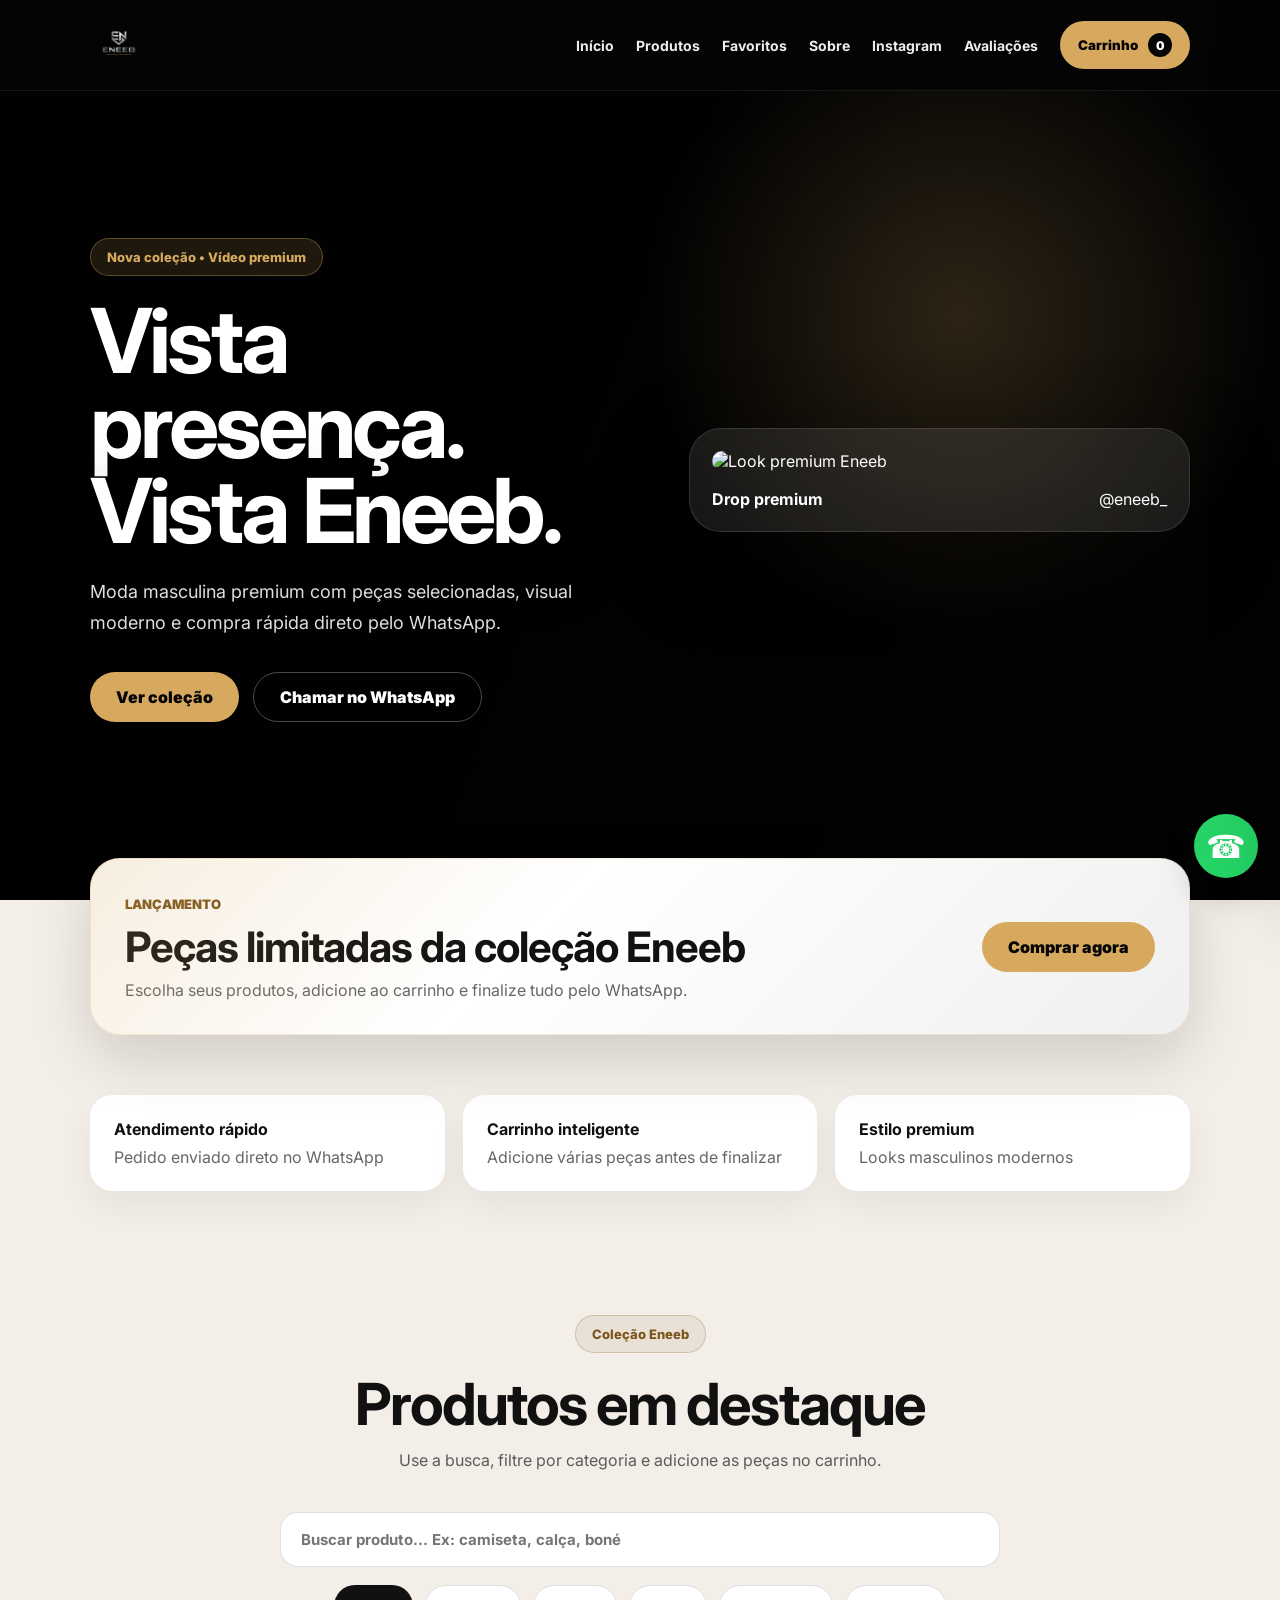
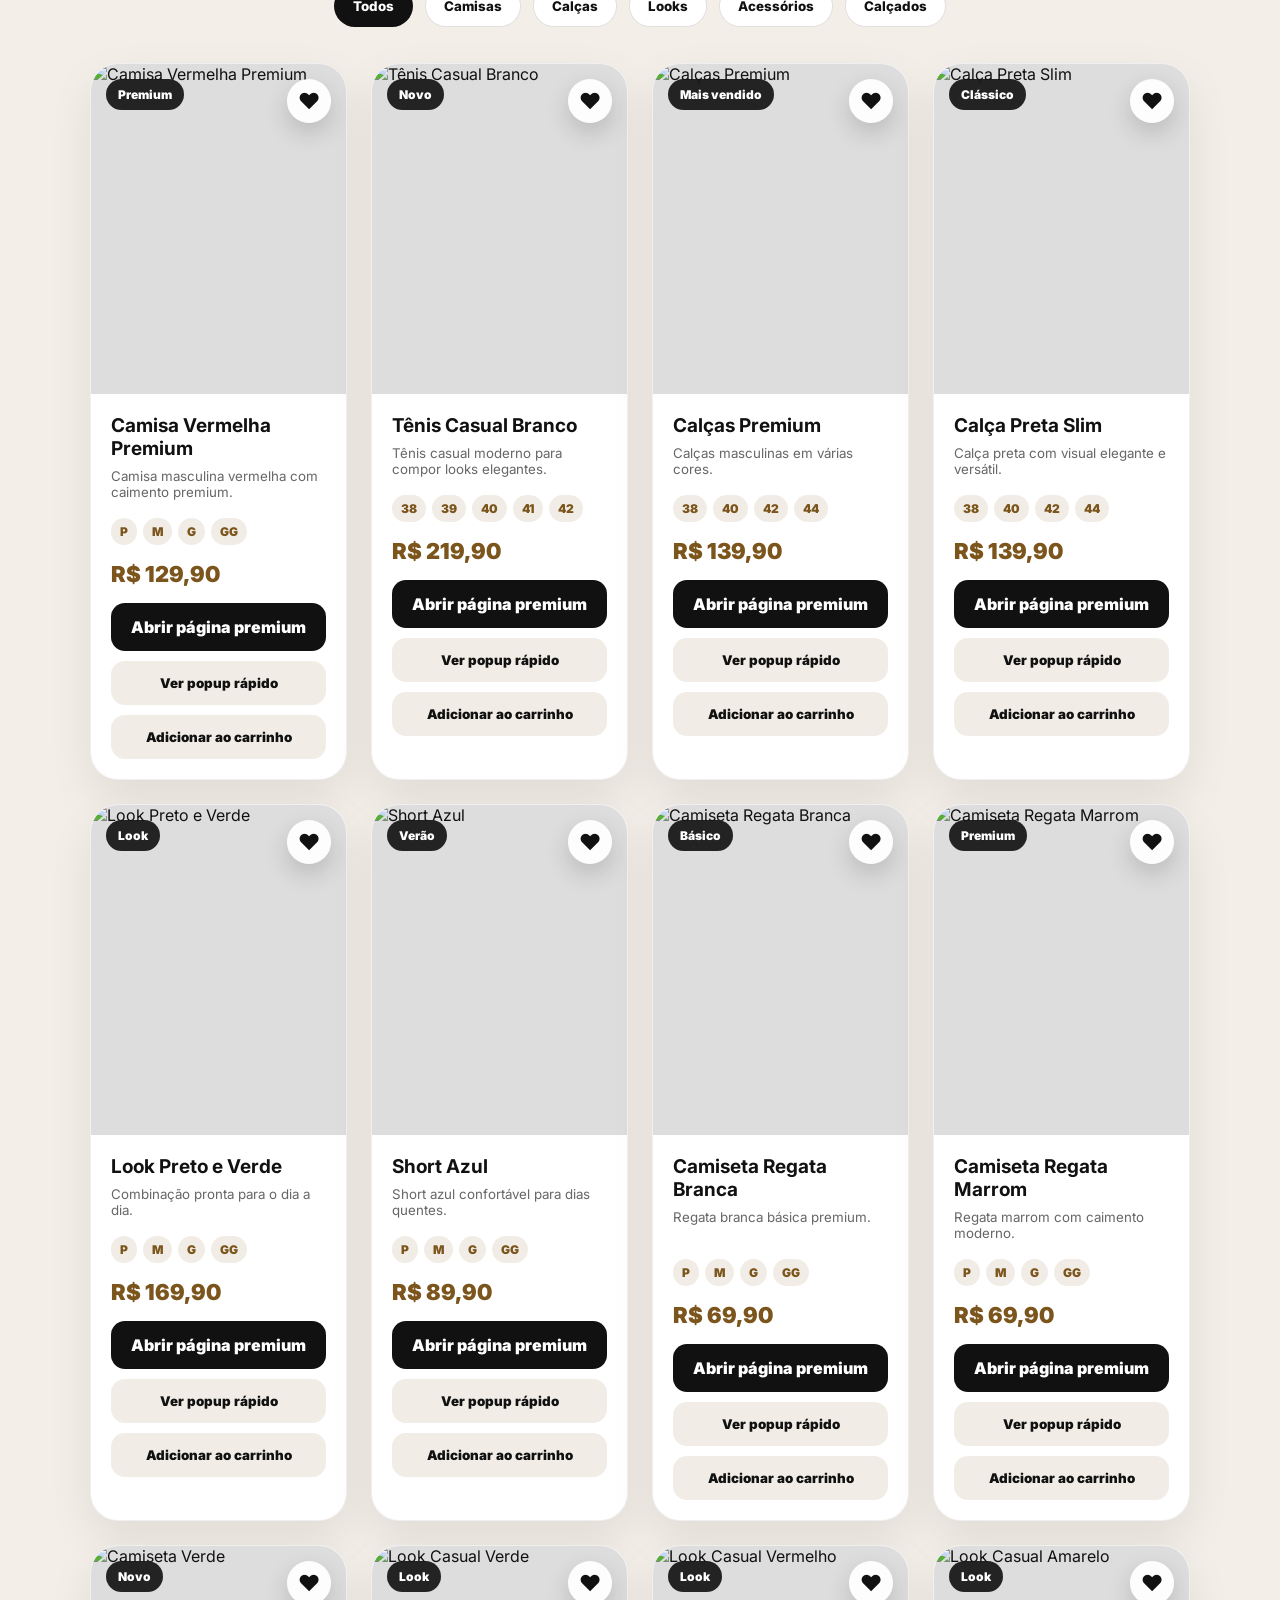
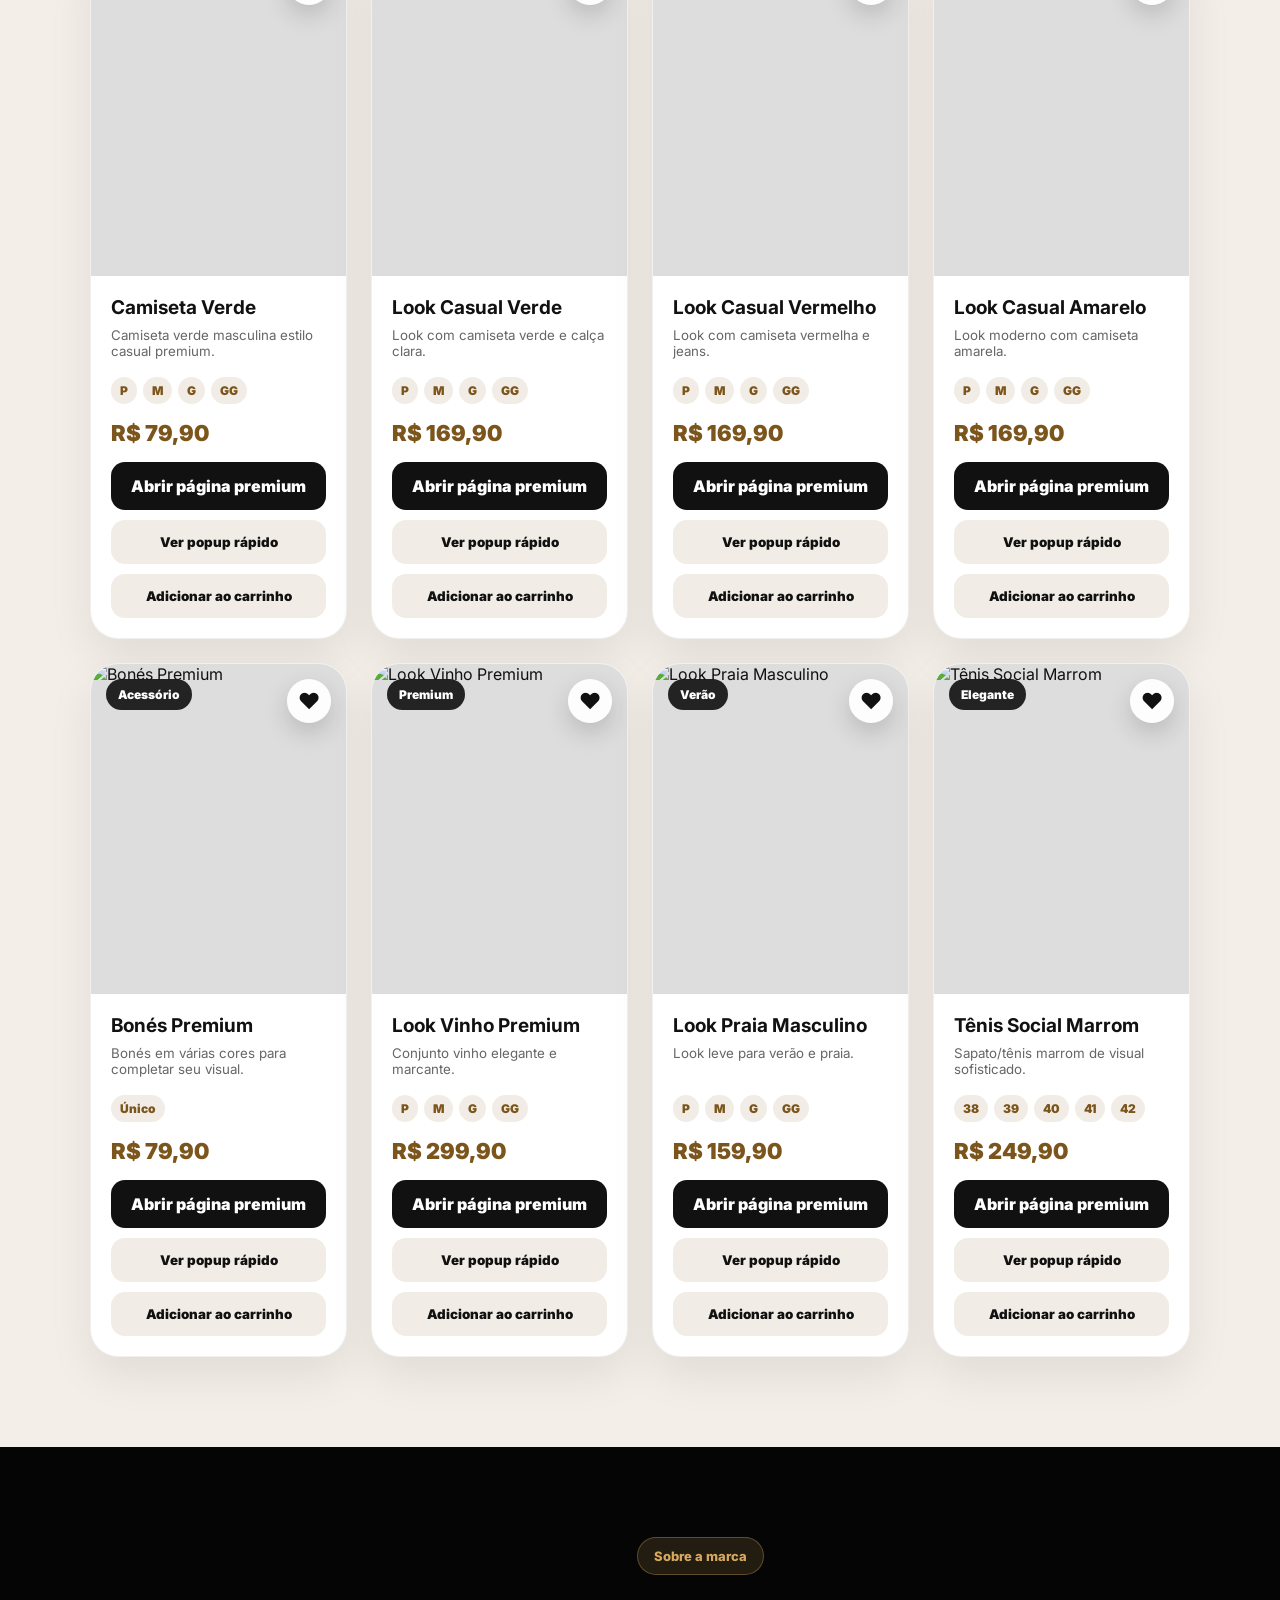
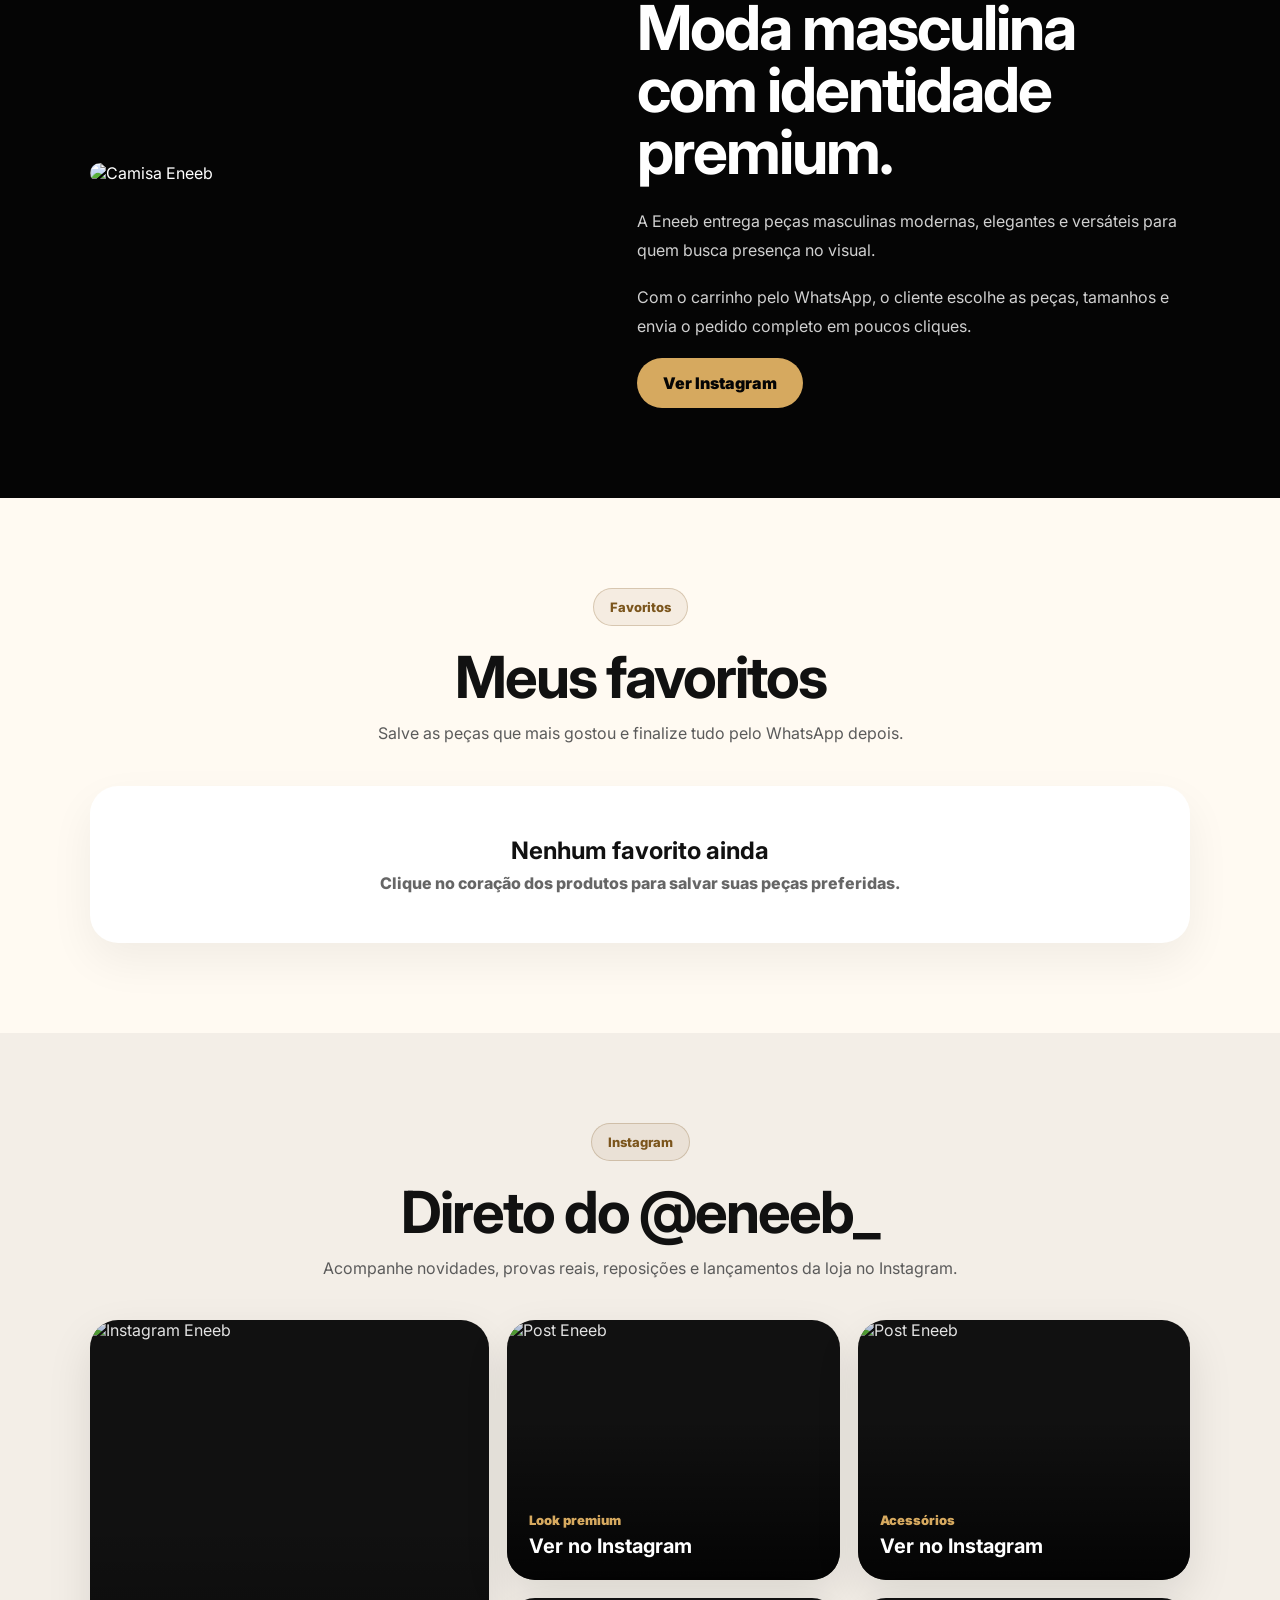
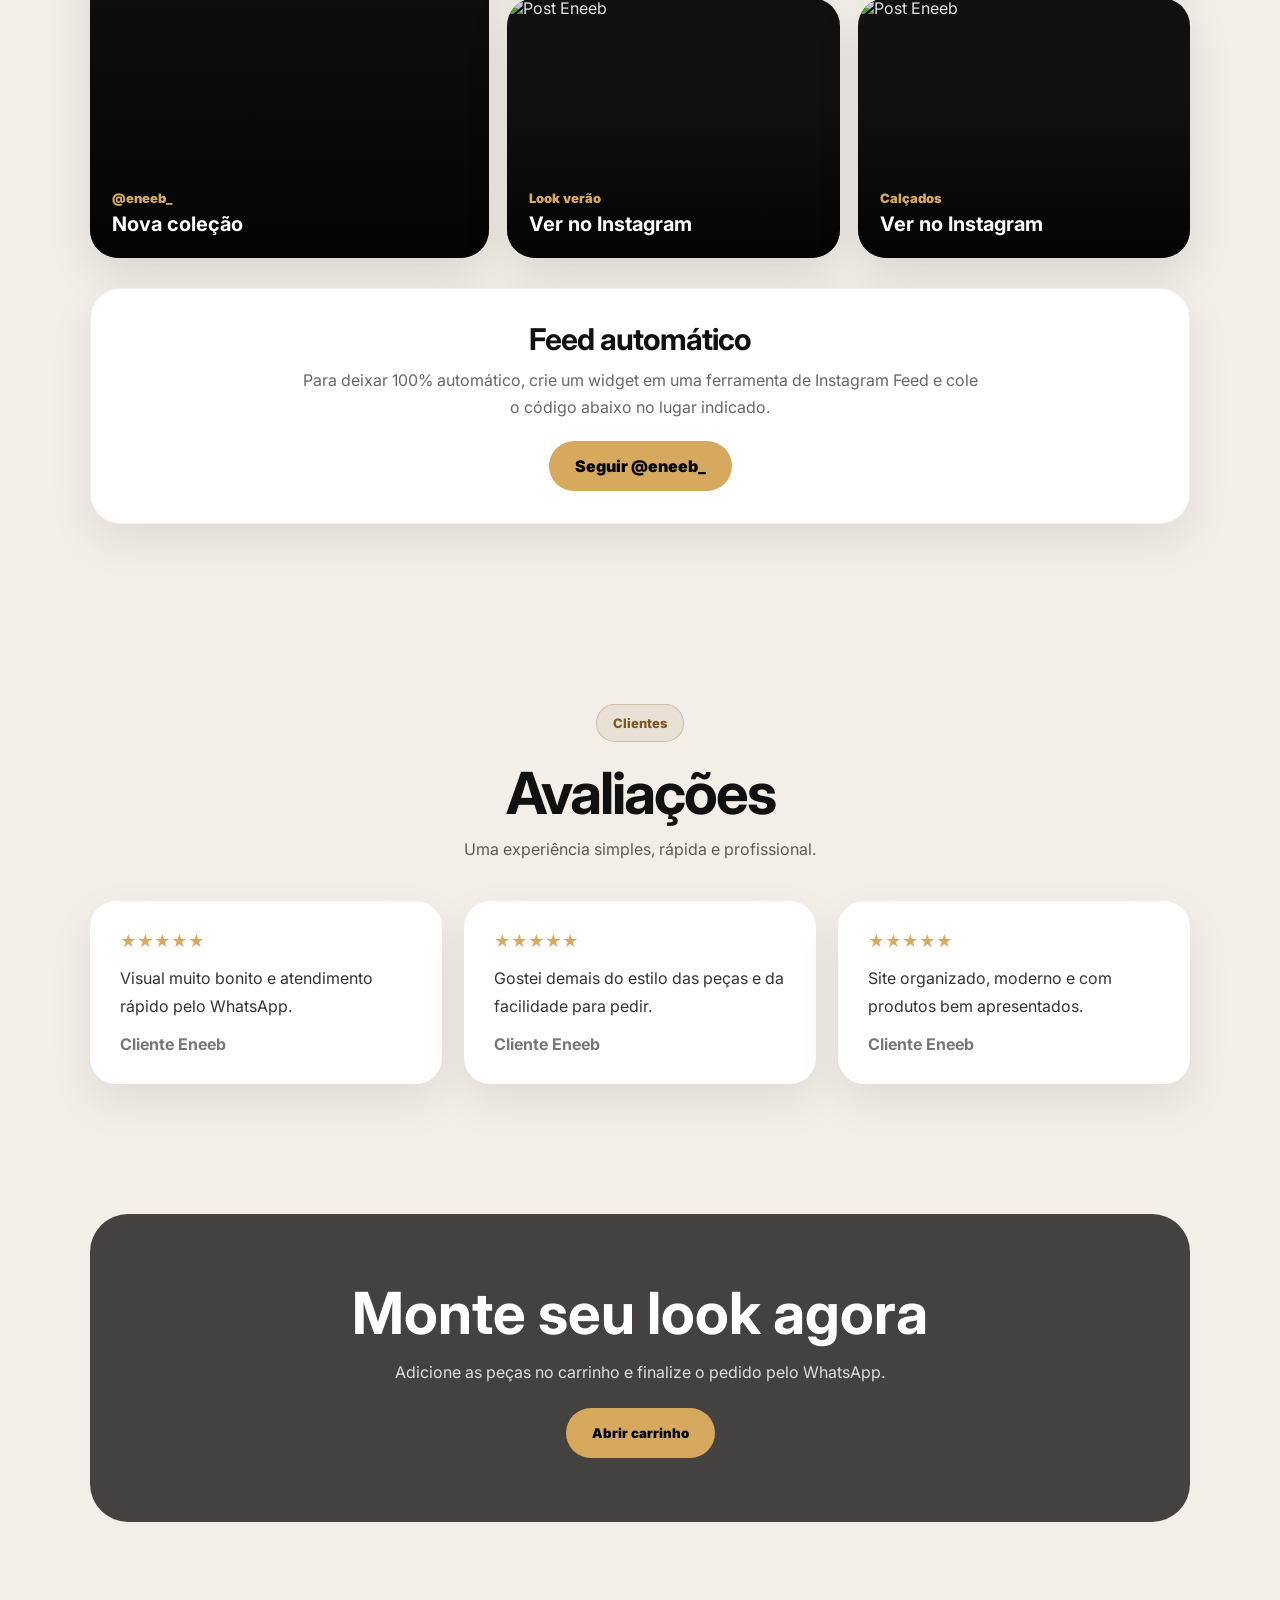
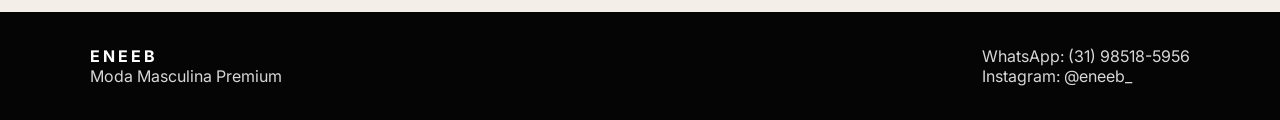
==== index.html @ ca44957f "Add files via upload" ====
<!DOCTYPE html>
<html lang="pt-BR">
<head>
  <meta charset="UTF-8" />
  <meta name="viewport" content="width=device-width, initial-scale=1.0" />

  <title>Eneeb | Moda Masculina Premium</title>

  <link rel="preconnect" href="https://fonts.googleapis.com">
  <link rel="preconnect" href="https://fonts.gstatic.com" crossorigin>
  <link href="https://fonts.googleapis.com/css2?family=Inter:wght@400;500;600;700;800;900&display=swap" rel="stylesheet">

  <link rel="stylesheet" href="style.css" />
</head>
<body>

  <div class="loader" id="loader">
    <div class="loader-logo">ENEEB</div>
  </div>

  <header class="header">
    <a href="#inicio" class="brand">
      <img src="logo.png" alt="Logo Eneeb">
    </a>

    <button class="menu-btn" id="menuBtn">☰</button>

    <nav class="nav" id="nav">
      <a href="#inicio">Início</a>
      <a href="#produtos">Produtos</a>
      <a href="#favoritos">Favoritos</a>
      <a href="#sobre">Sobre</a>
      <a href="#instagram">Instagram</a>
      <a href="#avaliacoes">Avaliações</a>
      <button class="cart-btn" id="openCart">Carrinho <span id="cartCount">0</span></button>
    </nav>
  </header>

  <main>
    <section class="hero video-hero" id="inicio">
      <video class="hero-video" autoplay muted loop playsinline poster="imagens/lookvinho.png">
        <source src="videos/hero-eneeb.mp4" type="video/mp4">
      </video>
      <div class="hero-video-overlay"></div>

      <div class="hero-content reveal">
        <span class="badge">Nova coleção • Vídeo premium</span>
        <h1>Vista presença. Vista Eneeb.</h1>
        <p>Moda masculina premium com peças selecionadas, visual moderno e compra rápida direto pelo WhatsApp.</p>

        <div class="hero-actions">
          <a href="#produtos" class="btn primary">Ver coleção</a>
          <a href="https://wa.me/5531985185956?text=Olá,%20vim%20pelo%20site%20da%20Eneeb%20e%20quero%20ver%20as%20peças." target="_blank" class="btn secondary">Chamar no WhatsApp</a>
        </div>
      </div>

      <div class="hero-card reveal">
        <img src="imagens/lookvinho.png" alt="Look premium Eneeb">
        <div class="hero-card-info">
          <strong>Drop premium</strong>
          <span>@eneeb_</span>
        </div>
      </div>
    </section>

    <section class="promo reveal">
      <div>
        <span>LANÇAMENTO</span>
        <h2>Peças limitadas da coleção Eneeb</h2>
        <p>Escolha seus produtos, adicione ao carrinho e finalize tudo pelo WhatsApp.</p>
      </div>
      <a href="#produtos" class="btn primary">Comprar agora</a>
    </section>

    <section class="features">
      <div class="feature reveal">
        <strong>Atendimento rápido</strong>
        <span>Pedido enviado direto no WhatsApp</span>
      </div>
      <div class="feature reveal">
        <strong>Carrinho inteligente</strong>
        <span>Adicione várias peças antes de finalizar</span>
      </div>
      <div class="feature reveal">
        <strong>Estilo premium</strong>
        <span>Looks masculinos modernos</span>
      </div>
    </section>

    <section class="section" id="produtos">
      <div class="section-head reveal">
        <span class="badge dark">Coleção Eneeb</span>
        <h2>Produtos em destaque</h2>
        <p>Use a busca, filtre por categoria e adicione as peças no carrinho.</p>
      </div>

      <div class="shop-tools reveal">
        <input type="text" id="searchInput" placeholder="Buscar produto... Ex: camiseta, calça, boné">

        <div class="filter-bar">
          <button class="filter active" data-category="todos">Todos</button>
          <button class="filter" data-category="camisas">Camisas</button>
          <button class="filter" data-category="calcas">Calças</button>
          <button class="filter" data-category="looks">Looks</button>
          <button class="filter" data-category="acessorios">Acessórios</button>
          <button class="filter" data-category="calcados">Calçados</button>
        </div>
      </div>

      <div class="products" id="products"></div>
    </section>

    <section class="about" id="sobre">
      <div class="about-img reveal">
        <img src="imagens/camisa-vermelha.png" alt="Camisa Eneeb">
      </div>

      <div class="about-text reveal">
        <span class="badge">Sobre a marca</span>
        <h2>Moda masculina com identidade premium.</h2>
        <p>A Eneeb entrega peças masculinas modernas, elegantes e versáteis para quem busca presença no visual.</p>
        <p>Com o carrinho pelo WhatsApp, o cliente escolhe as peças, tamanhos e envia o pedido completo em poucos cliques.</p>
        <a class="btn primary" href="https://instagram.com/eneeb_" target="_blank">Ver Instagram</a>
      </div>
    </section>



    <section class="section favorites-section" id="favoritos">
      <div class="section-head reveal">
        <span class="badge dark">Favoritos</span>
        <h2>Meus favoritos</h2>
        <p>Salve as peças que mais gostou e finalize tudo pelo WhatsApp depois.</p>
      </div>

      <div class="products favorites-grid" id="favoritesGrid"></div>
    </section>


    <section class="instagram-section" id="instagram">
      <div class="section-head reveal">
        <span class="badge dark">Instagram</span>
        <h2>Direto do @eneeb_</h2>
        <p>Acompanhe novidades, provas reais, reposições e lançamentos da loja no Instagram.</p>
      </div>

      <div class="instagram-grid reveal">
        <a href="https://instagram.com/eneeb_" target="_blank" class="insta-card big">
          <img src="imagens/lookvinho.png" alt="Instagram Eneeb">
          <div>
            <span>@eneeb_</span>
            <strong>Nova coleção</strong>
          </div>
        </a>

        <a href="https://instagram.com/eneeb_" target="_blank" class="insta-card">
          <img src="imagens/camisa-vermelha.png" alt="Post Eneeb">
          <div>
            <span>Look premium</span>
            <strong>Ver no Instagram</strong>
          </div>
        </a>

        <a href="https://instagram.com/eneeb_" target="_blank" class="insta-card">
          <img src="imagens/bones.png" alt="Post Eneeb">
          <div>
            <span>Acessórios</span>
            <strong>Ver no Instagram</strong>
          </div>
        </a>

        <a href="https://instagram.com/eneeb_" target="_blank" class="insta-card">
          <img src="imagens/lookpraia.png" alt="Post Eneeb">
          <div>
            <span>Look verão</span>
            <strong>Ver no Instagram</strong>
          </div>
        </a>

        <a href="https://instagram.com/eneeb_" target="_blank" class="insta-card">
          <img src="imagens/tenis-branco.png" alt="Post Eneeb">
          <div>
            <span>Calçados</span>
            <strong>Ver no Instagram</strong>
          </div>
        </a>
      </div>

      <div class="instagram-widget-box reveal">
        <h3>Feed automático</h3>
        <p>
          Para deixar 100% automático, crie um widget em uma ferramenta de Instagram Feed e cole o código abaixo no lugar indicado.
        </p>

        <!-- Elfsight Instagram Feed | Untitled Instagram Feed -->
<script src="https://elfsightcdn.com/platform.js" async></script>
<div class="elfsight-app-f9cc8afb-9b94-425e-afa0-9321ea8e66bc" data-elfsight-app-lazy></div>

        <a href="https://instagram.com/eneeb_" target="_blank" class="btn primary">Seguir @eneeb_</a>
      </div>
    </section>


    <section class="section reviews" id="avaliacoes">
      <div class="section-head reveal">
        <span class="badge dark">Clientes</span>
        <h2>Avaliações</h2>
        <p>Uma experiência simples, rápida e profissional.</p>
      </div>

      <div class="review-grid">
        <div class="review reveal">
          <strong>★★★★★</strong>
          <p>Visual muito bonito e atendimento rápido pelo WhatsApp.</p>
          <span>Cliente Eneeb</span>
        </div>

        <div class="review reveal">
          <strong>★★★★★</strong>
          <p>Gostei demais do estilo das peças e da facilidade para pedir.</p>
          <span>Cliente Eneeb</span>
        </div>

        <div class="review reveal">
          <strong>★★★★★</strong>
          <p>Site organizado, moderno e com produtos bem apresentados.</p>
          <span>Cliente Eneeb</span>
        </div>
      </div>
    </section>

    <section class="cta reveal">
      <h2>Monte seu look agora</h2>
      <p>Adicione as peças no carrinho e finalize o pedido pelo WhatsApp.</p>
      <button class="btn primary" id="openCartCta">Abrir carrinho</button>
    </section>
  </main>


  <div class="product-modal" id="productModal">
    <div class="product-modal-box">
      <button class="product-modal-close" id="closeProductModal">×</button>

      <div class="product-modal-image">
        <img id="modalImage" src="" alt="">
      </div>

      <div class="product-modal-info">
        <span class="modal-tag" id="modalTag">Premium</span>
        <h2 id="modalTitle">Produto Eneeb</h2>
        <p id="modalDesc">Descrição do produto.</p>

        <div class="modal-sizes" id="modalSizes"></div>

        <strong class="modal-price" id="modalPrice">R$ 0,00</strong>

        <div class="modal-actions">
          <button class="btn primary" id="modalAddCart">Adicionar ao carrinho</button>
          <a class="btn whatsapp-modal" id="modalWhatsapp" target="_blank">Comprar no WhatsApp</a>
        </div>
      </div>
    </div>
  </div>


  <aside class="cart-panel" id="cartPanel">
    <div class="cart-header">
      <div>
        <h2>Seu carrinho</h2>
        <p>Finalize pelo WhatsApp</p>
      </div>
      <button id="closeCart">×</button>
    </div>

    <div class="cart-items" id="cartItems"></div>

    <div class="cart-footer">
      <div class="cart-total">
        <span>Total</span>
        <strong id="cartTotal">R$ 0,00</strong>
      </div>

      <button class="checkout-btn" id="checkoutBtn">Finalizar pedido</button>
      <button class="clear-btn" id="clearCart">Limpar carrinho</button>
    </div>
  </aside>

  <div class="overlay" id="overlay"></div>

  <footer class="footer">
    <div>
      <strong>ENEEB</strong>
      <p>Moda Masculina Premium</p>
    </div>

    <div>
      <p>WhatsApp: (31) 98518-5956</p>
      <p>Instagram: @eneeb_</p>
    </div>
  </footer>

  <a class="floating-whats" href="https://wa.me/5531985185956?text=Olá,%20vim%20pelo%20site%20da%20Eneeb%20e%20quero%20ver%20os%20produtos." target="_blank">☎</a>

  <script src="supabase.js"></script>
  <script src="script.js"></script>
</body>
</html>
---- style.css ----
* {
  margin: 0;
  padding: 0;
  box-sizing: border-box;
  font-family: Inter, Arial, sans-serif;
}

html {
  scroll-behavior: smooth;
}

body {
  background: #f3eee7;
  color: #111;
}

body.no-scroll {
  overflow: hidden;
}

a {
  text-decoration: none;
}

button {
  font-family: inherit;
}

.loader {
  position: fixed;
  inset: 0;
  background: #050505;
  color: #d6a95f;
  display: flex;
  justify-content: center;
  align-items: center;
  z-index: 9999;
  transition: 0.5s;
}

.loader.hide {
  opacity: 0;
  pointer-events: none;
}

.loader-logo {
  font-size: 42px;
  letter-spacing: 8px;
  font-weight: 900;
}

.header {
  width: 100%;
  padding: 16px 7%;
  position: fixed;
  top: 0;
  left: 0;
  background: rgba(5, 5, 5, 0.88);
  backdrop-filter: blur(16px);
  border-bottom: 1px solid rgba(255,255,255,0.08);
  display: flex;
  justify-content: space-between;
  align-items: center;
  z-index: 1000;
}

.brand img {
  height: 58px;
  width: auto;
  display: block;
}

.nav {
  display: flex;
  align-items: center;
  gap: 22px;
}

.nav a {
  color: #eee;
  font-weight: 700;
  font-size: 14px;
}

.nav a:hover {
  color: #d6a95f;
}

.menu-btn {
  display: none;
  background: none;
  border: 0;
  color: #fff;
  font-size: 30px;
}

.cart-btn {
  border: 0;
  background: #d6a95f;
  color: #050505;
  padding: 12px 18px;
  border-radius: 999px;
  font-weight: 900;
  cursor: pointer;
}

.cart-btn span {
  display: inline-grid;
  place-items: center;
  min-width: 24px;
  height: 24px;
  background: #050505;
  color: #fff;
  border-radius: 50%;
  margin-left: 7px;
  font-size: 12px;
}

.hero {
  min-height: 100vh;
  padding: 140px 7% 80px;
  background:
    linear-gradient(110deg, rgba(0,0,0,0.94) 0%, rgba(0,0,0,0.82) 45%, rgba(0,0,0,0.35) 100%),
    url("imagens/lookvinho.png");
  background-size: cover;
  background-position: center;
  color: #fff;
  display: grid;
  grid-template-columns: 1.05fr 0.95fr;
  gap: 46px;
  align-items: center;
}

.badge {
  display: inline-block;
  background: rgba(214,169,95,0.14);
  color: #d6a95f;
  border: 1px solid rgba(214,169,95,0.35);
  padding: 10px 16px;
  border-radius: 999px;
  font-size: 13px;
  font-weight: 800;
  margin-bottom: 22px;
}

.badge.dark {
  color: #7b551c;
  border-color: rgba(123,85,28,0.25);
  background: rgba(123,85,28,0.08);
}

.hero h1 {
  font-size: clamp(44px, 7vw, 92px);
  line-height: 0.95;
  letter-spacing: -4px;
  margin-bottom: 24px;
  max-width: 720px;
}

.hero p {
  max-width: 560px;
  color: #ddd;
  font-size: 18px;
  line-height: 1.7;
  margin-bottom: 34px;
}

.hero-actions {
  display: flex;
  gap: 14px;
  flex-wrap: wrap;
}

.btn {
  border: 0;
  display: inline-flex;
  justify-content: center;
  align-items: center;
  min-height: 50px;
  padding: 0 26px;
  border-radius: 999px;
  font-weight: 900;
  transition: 0.3s;
  cursor: pointer;
}

.btn:hover {
  transform: translateY(-3px);
}

.primary {
  background: #d6a95f;
  color: #050505;
}

.secondary {
  color: #fff;
  border: 1px solid rgba(255,255,255,0.28);
  background: transparent;
}

.hero-card {
  background: rgba(255,255,255,0.09);
  border: 1px solid rgba(255,255,255,0.12);
  backdrop-filter: blur(16px);
  padding: 22px;
  border-radius: 32px;
  box-shadow: 0 30px 90px rgba(0,0,0,0.42);
}

.hero-card img {
  width: 100%;
  height: 520px;
  object-fit: cover;
  border-radius: 24px;
}

.hero-card-info {
  padding-top: 18px;
  display: flex;
  justify-content: space-between;
  color: #fff;
}

.promo {
  margin: -42px 7% 0;
  position: relative;
  z-index: 5;
  background: #fff;
  border-radius: 30px;
  padding: 34px;
  box-shadow: 0 22px 60px rgba(0,0,0,0.15);
  display: flex;
  justify-content: space-between;
  align-items: center;
  gap: 24px;
}

.promo span {
  color: #7b551c;
  font-weight: 900;
  font-size: 13px;
}

.promo h2 {
  font-size: clamp(26px, 4vw, 42px);
  letter-spacing: -1px;
  margin: 8px 0;
}

.promo p {
  color: #666;
}

.features {
  padding: 60px 7% 34px;
  color: #111;
  display: grid;
  grid-template-columns: repeat(3, 1fr);
  gap: 18px;
}

.feature {
  border-radius: 22px;
  padding: 24px;
  background: #fff;
  box-shadow: 0 14px 35px rgba(0,0,0,0.06);
}

.feature strong {
  display: block;
  margin-bottom: 8px;
}

.feature span {
  color: #666;
}

.section {
  padding: 90px 7%;
}

.section-head {
  text-align: center;
  max-width: 740px;
  margin: 0 auto 38px;
}

.section-head h2 {
  font-size: clamp(34px, 5vw, 58px);
  line-height: 1;
  letter-spacing: -2px;
  margin-bottom: 14px;
}

.section-head p {
  color: #5b5b5b;
  line-height: 1.7;
}

.shop-tools {
  display: grid;
  gap: 18px;
  margin-bottom: 36px;
}

#searchInput {
  width: 100%;
  max-width: 720px;
  margin: 0 auto;
  display: block;
  padding: 17px 20px;
  border-radius: 18px;
  border: 1px solid rgba(0,0,0,0.12);
  outline: none;
  font-weight: 700;
  font-size: 15px;
  background: #fff;
}

#searchInput:focus {
  border-color: #d6a95f;
  box-shadow: 0 0 0 4px rgba(214,169,95,0.16);
}

.filter-bar {
  display: flex;
  justify-content: center;
  flex-wrap: wrap;
  gap: 12px;
}

.filter {
  border: 1px solid rgba(0,0,0,0.12);
  background: #fff;
  color: #111;
  padding: 12px 18px;
  border-radius: 999px;
  cursor: pointer;
  font-weight: 800;
}

.filter.active,
.filter:hover {
  background: #111;
  color: #fff;
}

.products {
  display: grid;
  grid-template-columns: repeat(4, 1fr);
  gap: 24px;
}

.card {
  background: #fff;
  border-radius: 28px;
  overflow: hidden;
  border: 1px solid rgba(0,0,0,0.06);
  box-shadow: 0 18px 45px rgba(0,0,0,0.08);
  transition: 0.3s;
}

.card:hover {
  transform: translateY(-8px);
  box-shadow: 0 26px 65px rgba(0,0,0,0.14);
}

.card-img {
  position: relative;
  height: 330px;
  overflow: hidden;
  background: #ddd;
}

.card-img img {
  width: 100%;
  height: 100%;
  object-fit: cover;
  transition: 0.5s;
}

.card:hover img {
  transform: scale(1.06);
}

.product-tag {
  position: absolute;
  top: 15px;
  left: 15px;
  background: #050505;
  color: #fff;
  padding: 8px 12px;
  border-radius: 999px;
  font-size: 12px;
  font-weight: 900;
}

.card-body {
  padding: 20px;
}

.card-body h3 {
  font-size: 19px;
  margin-bottom: 8px;
}

.card-body small {
  color: #666;
  display: block;
  min-height: 36px;
}

.sizes {
  display: flex;
  flex-wrap: wrap;
  gap: 6px;
  margin: 14px 0;
}

.sizes span {
  font-size: 12px;
  font-weight: 900;
  background: #f1ede6;
  color: #7b551c;
  padding: 6px 9px;
  border-radius: 999px;
}

.price {
  font-size: 22px;
  font-weight: 900;
  margin: 16px 0;
  color: #7b551c;
}

.add-btn {
  width: 100%;
  border: 0;
  display: block;
  text-align: center;
  background: #111;
  color: #fff;
  padding: 14px;
  border-radius: 14px;
  font-weight: 900;
  cursor: pointer;
}

.add-btn:hover {
  background: #d6a95f;
  color: #050505;
}

.empty {
  grid-column: 1 / -1;
  text-align: center;
  background: #fff;
  padding: 50px 20px;
  border-radius: 28px;
  color: #666;
  font-weight: 800;
}

.about {
  padding: 90px 7%;
  background: #050505;
  color: #fff;
  display: grid;
  grid-template-columns: 0.95fr 1.05fr;
  gap: 46px;
  align-items: center;
}

.about-img img {
  width: 100%;
  height: 560px;
  object-fit: cover;
  border-radius: 34px;
}

.about-text h2 {
  font-size: clamp(34px, 5vw, 62px);
  line-height: 1;
  letter-spacing: -2px;
  margin-bottom: 24px;
}

.about-text p {
  color: #d0d0d0;
  line-height: 1.8;
  margin-bottom: 18px;
}

.review-grid {
  display: grid;
  grid-template-columns: repeat(3, 1fr);
  gap: 22px;
}

.review {
  background: #fff;
  padding: 30px;
  border-radius: 26px;
  box-shadow: 0 18px 45px rgba(0,0,0,0.08);
}

.review strong {
  color: #d6a95f;
}

.review p {
  margin: 14px 0;
  color: #333;
  line-height: 1.7;
}

.review span {
  color: #777;
  font-weight: 700;
}

.cta {
  margin: 40px 7% 90px;
  padding: 64px 30px;
  text-align: center;
  background:
    linear-gradient(rgba(0,0,0,0.72), rgba(0,0,0,0.72)),
    url("imagens/bones.png");
  background-size: cover;
  background-position: center;
  border-radius: 38px;
  color: #fff;
}

.cta h2 {
  font-size: clamp(34px, 5vw, 58px);
  margin-bottom: 14px;
}

.cta p {
  color: #ddd;
  margin-bottom: 26px;
}

.footer {
  background: #050505;
  color: #d7d7d7;
  padding: 34px 7%;
  display: flex;
  justify-content: space-between;
  gap: 24px;
  flex-wrap: wrap;
}

.footer strong {
  color: #fff;
  letter-spacing: 3px;
}

.floating-whats {
  position: fixed;
  right: 22px;
  bottom: 22px;
  width: 64px;
  height: 64px;
  background: #25d366;
  color: #fff;
  border-radius: 50%;
  display: grid;
  place-items: center;
  font-size: 32px;
  box-shadow: 0 14px 35px rgba(0,0,0,0.28);
  z-index: 1200;
  transition: 0.3s;
}

.floating-whats:hover {
  transform: scale(1.08);
}

.overlay {
  position: fixed;
  inset: 0;
  background: rgba(0,0,0,0.55);
  z-index: 1500;
  opacity: 0;
  pointer-events: none;
  transition: 0.3s;
}

.overlay.open {
  opacity: 1;
  pointer-events: all;
}

.cart-panel {
  position: fixed;
  top: 0;
  right: -460px;
  width: min(440px, 92vw);
  height: 100vh;
  background: #fff;
  z-index: 1600;
  box-shadow: -20px 0 70px rgba(0,0,0,0.2);
  transition: 0.35s;
  display: flex;
  flex-direction: column;
}

.cart-panel.open {
  right: 0;
}

.cart-header {
  padding: 24px;
  border-bottom: 1px solid rgba(0,0,0,0.08);
  display: flex;
  justify-content: space-between;
  align-items: center;
}

.cart-header h2 {
  font-size: 28px;
  letter-spacing: -1px;
}

.cart-header p {
  color: #666;
  font-weight: 700;
  margin-top: 4px;
}

.cart-header button {
  border: 0;
  background: #111;
  color: #fff;
  width: 42px;
  height: 42px;
  border-radius: 50%;
  font-size: 28px;
  cursor: pointer;
}

.cart-items {
  flex: 1;
  overflow-y: auto;
  padding: 18px;
}

.cart-empty {
  height: 100%;
  display: grid;
  place-items: center;
  text-align: center;
  color: #666;
  font-weight: 800;
}

.cart-item {
  display: grid;
  grid-template-columns: 80px 1fr;
  gap: 14px;
  padding: 14px 0;
  border-bottom: 1px solid rgba(0,0,0,0.08);
}

.cart-item img {
  width: 80px;
  height: 90px;
  object-fit: cover;
  border-radius: 16px;
}

.cart-item h3 {
  font-size: 15px;
  margin-bottom: 6px;
}

.cart-item p {
  color: #7b551c;
  font-weight: 900;
  margin-bottom: 8px;
}

.cart-controls {
  display: flex;
  align-items: center;
  gap: 8px;
}

.cart-controls button {
  width: 28px;
  height: 28px;
  border: 0;
  background: #111;
  color: #fff;
  border-radius: 8px;
  cursor: pointer;
  font-weight: 900;
}

.cart-controls span {
  font-weight: 900;
}

.remove {
  margin-left: auto;
  background: #f1ede6 !important;
  color: #111 !important;
  width: auto !important;
  padding: 0 10px;
}

.cart-footer {
  border-top: 1px solid rgba(0,0,0,0.08);
  padding: 20px;
}

.cart-total {
  display: flex;
  justify-content: space-between;
  margin-bottom: 16px;
  font-size: 18px;
}

.cart-total strong {
  color: #7b551c;
}

.checkout-btn,
.clear-btn {
  width: 100%;
  border: 0;
  padding: 15px;
  border-radius: 14px;
  font-weight: 900;
  cursor: pointer;
}

.checkout-btn {
  background: #25d366;
  color: #fff;
  margin-bottom: 10px;
}

.clear-btn {
  background: #111;
  color: #fff;
}

.reveal {
  opacity: 0;
  transform: translateY(22px);
  transition: 0.7s;
}

.reveal.show {
  opacity: 1;
  transform: translateY(0);
}

@media (max-width: 1100px) {
  .products {
    grid-template-columns: repeat(3, 1fr);
  }

  .hero,
  .about {
    grid-template-columns: 1fr;
  }

  .promo {
    flex-direction: column;
    align-items: flex-start;
  }
}

@media (max-width: 820px) {
  .menu-btn {
    display: block;
  }

  .nav {
    position: fixed;
    top: 86px;
    left: 5%;
    right: 5%;
    background: #080808;
    border: 1px solid rgba(255,255,255,0.1);
    border-radius: 24px;
    padding: 22px;
    flex-direction: column;
    align-items: stretch;
    display: none;
  }

  .nav.open {
    display: flex;
  }

  .nav a {
    padding: 10px 0;
  }

  .cart-btn {
    width: 100%;
    text-align: left;
  }

  .hero {
    padding: 130px 5% 60px;
  }

  .hero h1 {
    letter-spacing: -2px;
  }

  .hero-card img,
  .about-img img {
    height: 380px;
  }

  .promo {
    margin: -25px 5% 0;
  }

  .features,
  .products,
  .review-grid {
    grid-template-columns: 1fr;
  }

  .section,
  .about {
    padding: 70px 5%;
  }

  .footer {
    text-align: center;
    justify-content: center;
  }

  .brand img {
    height: 50px;
  }
}


.instagram-section {
  padding: 90px 7%;
  background: #f3eee7;
}

.instagram-grid {
  display: grid;
  grid-template-columns: 1.2fr repeat(2, 1fr);
  grid-template-rows: repeat(2, 260px);
  gap: 18px;
  margin-bottom: 30px;
}

.insta-card {
  position: relative;
  overflow: hidden;
  border-radius: 28px;
  display: block;
  color: #fff;
  background: #111;
  box-shadow: 0 18px 45px rgba(0,0,0,0.10);
}

.insta-card.big {
  grid-row: span 2;
}

.insta-card img {
  width: 100%;
  height: 100%;
  object-fit: cover;
  transition: 0.5s;
  opacity: 0.88;
}

.insta-card:hover img {
  transform: scale(1.06);
  opacity: 0.65;
}

.insta-card::after {
  content: "";
  position: absolute;
  inset: 0;
  background: linear-gradient(to top, rgba(0,0,0,0.78), transparent 62%);
}

.insta-card div {
  position: absolute;
  z-index: 2;
  left: 22px;
  right: 22px;
  bottom: 22px;
}

.insta-card span {
  display: block;
  font-size: 13px;
  color: #d6a95f;
  font-weight: 900;
  margin-bottom: 6px;
}

.insta-card strong {
  font-size: 20px;
}

.instagram-widget-box {
  background: #fff;
  border-radius: 30px;
  padding: 32px;
  text-align: center;
  box-shadow: 0 18px 45px rgba(0,0,0,0.08);
  border: 1px solid rgba(0,0,0,0.06);
}

.instagram-widget-box h3 {
  font-size: 30px;
  letter-spacing: -1px;
  margin-bottom: 10px;
}

.instagram-widget-box p {
  color: #666;
  line-height: 1.7;
  max-width: 680px;
  margin: 0 auto 20px;
}

.widget-placeholder {
  border: 2px dashed rgba(0,0,0,0.18);
  background: #f7f3ed;
  color: #777;
  padding: 30px;
  border-radius: 22px;
  font-weight: 900;
  margin-bottom: 22px;
}

@media (max-width: 820px) {
  .instagram-section {
    padding: 70px 5%;
  }

  .instagram-grid {
    grid-template-columns: 1fr;
    grid-template-rows: none;
  }

  .insta-card,
  .insta-card.big {
    height: 300px;
    grid-row: auto;
  }
}


.product-modal {
  position: fixed;
  inset: 0;
  background: rgba(0,0,0,0.68);
  z-index: 1700;
  display: none;
  align-items: center;
  justify-content: center;
  padding: 22px;
}

.product-modal.open {
  display: flex;
}

.product-modal-box {
  width: min(1050px, 96vw);
  max-height: 92vh;
  background: #fff;
  border-radius: 34px;
  overflow: hidden;
  display: grid;
  grid-template-columns: 1fr 1fr;
  position: relative;
  box-shadow: 0 30px 100px rgba(0,0,0,0.35);
  animation: modalShow .28s ease;
}

@keyframes modalShow {
  from {
    transform: scale(.94) translateY(20px);
    opacity: 0;
  }

  to {
    transform: scale(1) translateY(0);
    opacity: 1;
  }
}

.product-modal-close {
  position: absolute;
  top: 18px;
  right: 18px;
  width: 46px;
  height: 46px;
  border: 0;
  border-radius: 50%;
  background: #050505;
  color: #fff;
  font-size: 32px;
  cursor: pointer;
  z-index: 3;
}

.product-modal-image {
  background: #eee;
  min-height: 620px;
}

.product-modal-image img {
  width: 100%;
  height: 100%;
  object-fit: cover;
}

.product-modal-info {
  padding: 56px;
  display: flex;
  flex-direction: column;
  justify-content: center;
}

.modal-tag {
  width: fit-content;
  background: #111;
  color: #fff;
  padding: 9px 14px;
  border-radius: 999px;
  font-size: 12px;
  font-weight: 900;
  margin-bottom: 20px;
}

.product-modal-info h2 {
  font-size: clamp(32px, 4vw, 54px);
  line-height: 1;
  letter-spacing: -2px;
  margin-bottom: 16px;
}

.product-modal-info p {
  color: #666;
  line-height: 1.8;
  margin-bottom: 22px;
}

.modal-sizes {
  display: flex;
  flex-wrap: wrap;
  gap: 8px;
  margin-bottom: 22px;
}

.modal-sizes span {
  background: #f1ede6;
  color: #7b551c;
  padding: 9px 13px;
  border-radius: 999px;
  font-weight: 900;
  font-size: 13px;
}

.modal-price {
  color: #7b551c;
  font-size: 32px;
  margin-bottom: 24px;
}

.modal-actions {
  display: grid;
  gap: 12px;
}

.whatsapp-modal {
  background: #25d366;
  color: #fff;
}

@media (max-width: 820px) {
  .product-modal-box {
    grid-template-columns: 1fr;
    overflow-y: auto;
  }

  .product-modal-image {
    min-height: 340px;
    height: 340px;
  }

  .product-modal-info {
    padding: 32px 22px;
  }
}

.secondary-add {
  margin-top: 10px;
  background: #f1ede6 !important;
  color: #111 !important;
}
.secondary-add:hover {
  background: #d6a95f !important;
}

.product-page-link {
  display: block;
  text-align: center;
  text-decoration: none;
}


/* HERO COM VÍDEO PREMIUM */
.video-hero {
  position: relative;
  overflow: hidden;
  background: #050505;
}

.video-hero .hero-content,
.video-hero .hero-card {
  position: relative;
  z-index: 3;
}

.hero-video {
  position: absolute;
  inset: 0;
  width: 100%;
  height: 100%;
  object-fit: cover;
  z-index: 1;
  opacity: 0.72;
}

.hero-video-overlay {
  position: absolute;
  inset: 0;
  z-index: 2;
  background:
    radial-gradient(circle at 75% 35%, rgba(214,169,95,0.20), transparent 28%),
    linear-gradient(110deg, rgba(0,0,0,0.96) 0%, rgba(0,0,0,0.84) 42%, rgba(0,0,0,0.34) 100%);
}

.video-hero h1 {
  text-shadow: 0 20px 60px rgba(0,0,0,0.55);
}

.video-hero .hero-card {
  transform: perspective(900px) rotateY(-5deg);
  transition: 0.5s;
}

.video-hero .hero-card:hover {
  transform: perspective(900px) rotateY(0deg) translateY(-8px);
}

@media (max-width: 820px) {
  .hero-video {
    opacity: 0.54;
  }

  .video-hero .hero-card {
    transform: none;
  }
}


/* UPGRADE PREMIUM: ANIMAÇÕES, PARALLAX E EFEITOS */
:root {
  --gold: #d6a95f;
  --dark: #050505;
  --soft: #f3eee7;
}

::selection {
  background: var(--gold);
  color: #050505;
}

body {
  cursor: default;
}

.header {
  transition: 0.35s ease;
}

.header.scrolled {
  padding-top: 10px;
  padding-bottom: 10px;
  background: rgba(5,5,5,0.96);
  box-shadow: 0 12px 40px rgba(0,0,0,0.22);
}

.loader {
  overflow: hidden;
}

.loader-glow {
  position: absolute;
  width: 360px;
  height: 360px;
  border-radius: 50%;
  background: radial-gradient(circle, rgba(214,169,95,0.25), transparent 70%);
  animation: pulseGlow 1.5s infinite alternate;
}

.loader-logo {
  position: relative;
  z-index: 2;
  animation: logoIntro 1.1s ease infinite alternate;
}

.loader-line {
  position: absolute;
  bottom: 42%;
  width: 180px;
  height: 2px;
  background: linear-gradient(90deg, transparent, var(--gold), transparent);
  animation: lineMove 1.3s ease infinite;
}

@keyframes pulseGlow {
  from { transform: scale(.8); opacity: .45; }
  to { transform: scale(1.15); opacity: 1; }
}

@keyframes logoIntro {
  from { letter-spacing: 6px; opacity: .72; }
  to { letter-spacing: 12px; opacity: 1; }
}

@keyframes lineMove {
  0% { transform: translateX(-90px); opacity: 0; }
  50% { opacity: 1; }
  100% { transform: translateX(90px); opacity: 0; }
}

.hero-content {
  animation: heroTextIn 1.05s ease both;
}

.hero-card {
  animation: heroCardIn 1.15s ease both;
}

@keyframes heroTextIn {
  from {
    opacity: 0;
    transform: translateY(36px);
    filter: blur(8px);
  }
  to {
    opacity: 1;
    transform: translateY(0);
    filter: blur(0);
  }
}

@keyframes heroCardIn {
  from {
    opacity: 0;
    transform: translateX(45px) scale(.96);
    filter: blur(8px);
  }
  to {
    opacity: 1;
    filter: blur(0);
  }
}

.hero-video {
  transform: scale(1.08);
  animation: slowZoom 18s ease-in-out infinite alternate;
}

@keyframes slowZoom {
  from { transform: scale(1.05); }
  to { transform: scale(1.15); }
}

.btn,
.cart-btn,
.add-btn,
.checkout-btn,
.clear-btn,
.filter {
  position: relative;
  overflow: hidden;
}

.btn::after,
.cart-btn::after,
.add-btn::after,
.checkout-btn::after,
.clear-btn::after,
.filter::after {
  content: "";
  position: absolute;
  inset: 0;
  background: linear-gradient(110deg, transparent 0%, rgba(255,255,255,0.28) 45%, transparent 70%);
  transform: translateX(-130%);
  transition: 0.6s;
}

.btn:hover::after,
.cart-btn:hover::after,
.add-btn:hover::after,
.checkout-btn:hover::after,
.clear-btn:hover::after,
.filter:hover::after {
  transform: translateX(130%);
}

.card {
  will-change: transform;
}

.card:hover {
  transform: translateY(-12px) scale(1.015);
}

.card::before {
  content: "";
  position: absolute;
}

.card-img::after {
  content: "";
  position: absolute;
  inset: 0;
  background: linear-gradient(to top, rgba(0,0,0,0.18), transparent 55%);
  opacity: 0;
  transition: 0.35s;
}

.card:hover .card-img::after {
  opacity: 1;
}

.product-tag {
  backdrop-filter: blur(10px);
  background: rgba(5,5,5,0.86);
}

.insta-card,
.review,
.feature,
.promo,
.contact-box,
.product-info,
.detail-card,
.related-card {
  transition: 0.35s ease;
}

.insta-card:hover,
.review:hover,
.feature:hover,
.promo:hover,
.related-card:hover {
  transform: translateY(-6px);
}

.reveal {
  opacity: 0;
  transform: translateY(36px) scale(.985);
  filter: blur(5px);
  transition: opacity .8s ease, transform .8s ease, filter .8s ease;
}

.reveal.show {
  opacity: 1;
  transform: translateY(0) scale(1);
  filter: blur(0);
}

.section-head.show {
  transition-delay: .05s;
}

.products .card:nth-child(2n) {
  transition-delay: .04s;
}

.products .card:nth-child(3n) {
  transition-delay: .08s;
}

.products .card:nth-child(4n) {
  transition-delay: .12s;
}

.floating-whats {
  animation: whatsPulse 2.4s infinite;
}

@keyframes whatsPulse {
  0% { box-shadow: 0 0 0 0 rgba(37,211,102,0.38), 0 14px 35px rgba(0,0,0,0.28); }
  70% { box-shadow: 0 0 0 14px rgba(37,211,102,0), 0 14px 35px rgba(0,0,0,0.28); }
  100% { box-shadow: 0 0 0 0 rgba(37,211,102,0), 0 14px 35px rgba(0,0,0,0.28); }
}

.promo {
  border: 1px solid rgba(214,169,95,0.22);
}

.promo::before {
  content: "";
  position: absolute;
  inset: -1px;
  border-radius: inherit;
  pointer-events: none;
  background: linear-gradient(135deg, rgba(214,169,95,0.25), transparent 40%, rgba(0,0,0,0.08));
  opacity: .8;
}

@media (prefers-reduced-motion: reduce) {
  *,
  *::before,
  *::after {
    animation: none !important;
    transition: none !important;
  }
}

/* FAVORITOS */
.favorite-btn {
  position: absolute;
  top: 15px;
  right: 15px;
  width: 44px;
  height: 44px;
  border: 0;
  border-radius: 50%;
  background: rgba(255,255,255,0.92);
  color: #111;
  font-size: 22px;
  cursor: pointer;
  z-index: 4;
  display: grid;
  place-items: center;
  box-shadow: 0 10px 25px rgba(0,0,0,0.16);
  transition: 0.25s;
}

.favorite-btn:hover {
  transform: scale(1.08);
}

.favorite-btn.active {
  background: #d6a95f;
  color: #050505;
}

.favorites-section {
  background: #fffaf2;
}

.favorite-empty {
  grid-column: 1 / -1;
  text-align: center;
  background: #fff;
  padding: 50px 20px;
  border-radius: 28px;
  color: #666;
  font-weight: 800;
  box-shadow: 0 18px 45px rgba(0,0,0,0.06);
}

.favorite-empty strong {
  display: block;
  font-size: 24px;
  color: #111;
  margin-bottom: 8px;
}

.favorite-top-link {
  border: 0;
  background: #fff;
  color: #111 !important;
  padding: 12px 18px;
  border-radius: 999px;
  font-weight: 900;
}

/* ESTOQUE / STATUS */
.sold-tag {
  background: #d62828 !important;
}
.promo-tag-card,
.launch-tag-card {
  position: absolute;
  left: 15px;
  color: #050505;
  padding: 8px 12px;
  border-radius: 999px;
  font-size: 12px;
  font-weight: 900;
  z-index: 3;
}
.promo-tag-card {
  top: 58px;
  background: #d6a95f;
}
.launch-tag-card {
  top: 101px;
  background: #fff;
}
.disabled-btn,
.disabled-btn:hover {
  background: #cfcfcf !important;
  color: #666 !important;
  cursor: not-allowed !important;
  transform: none !important;
}
.sold-modal-tag {
  background: #d62828 !important;
}
.modal-actions button:disabled {
  background: #cfcfcf !important;
  color: #666 !important;
  cursor: not-allowed;
}
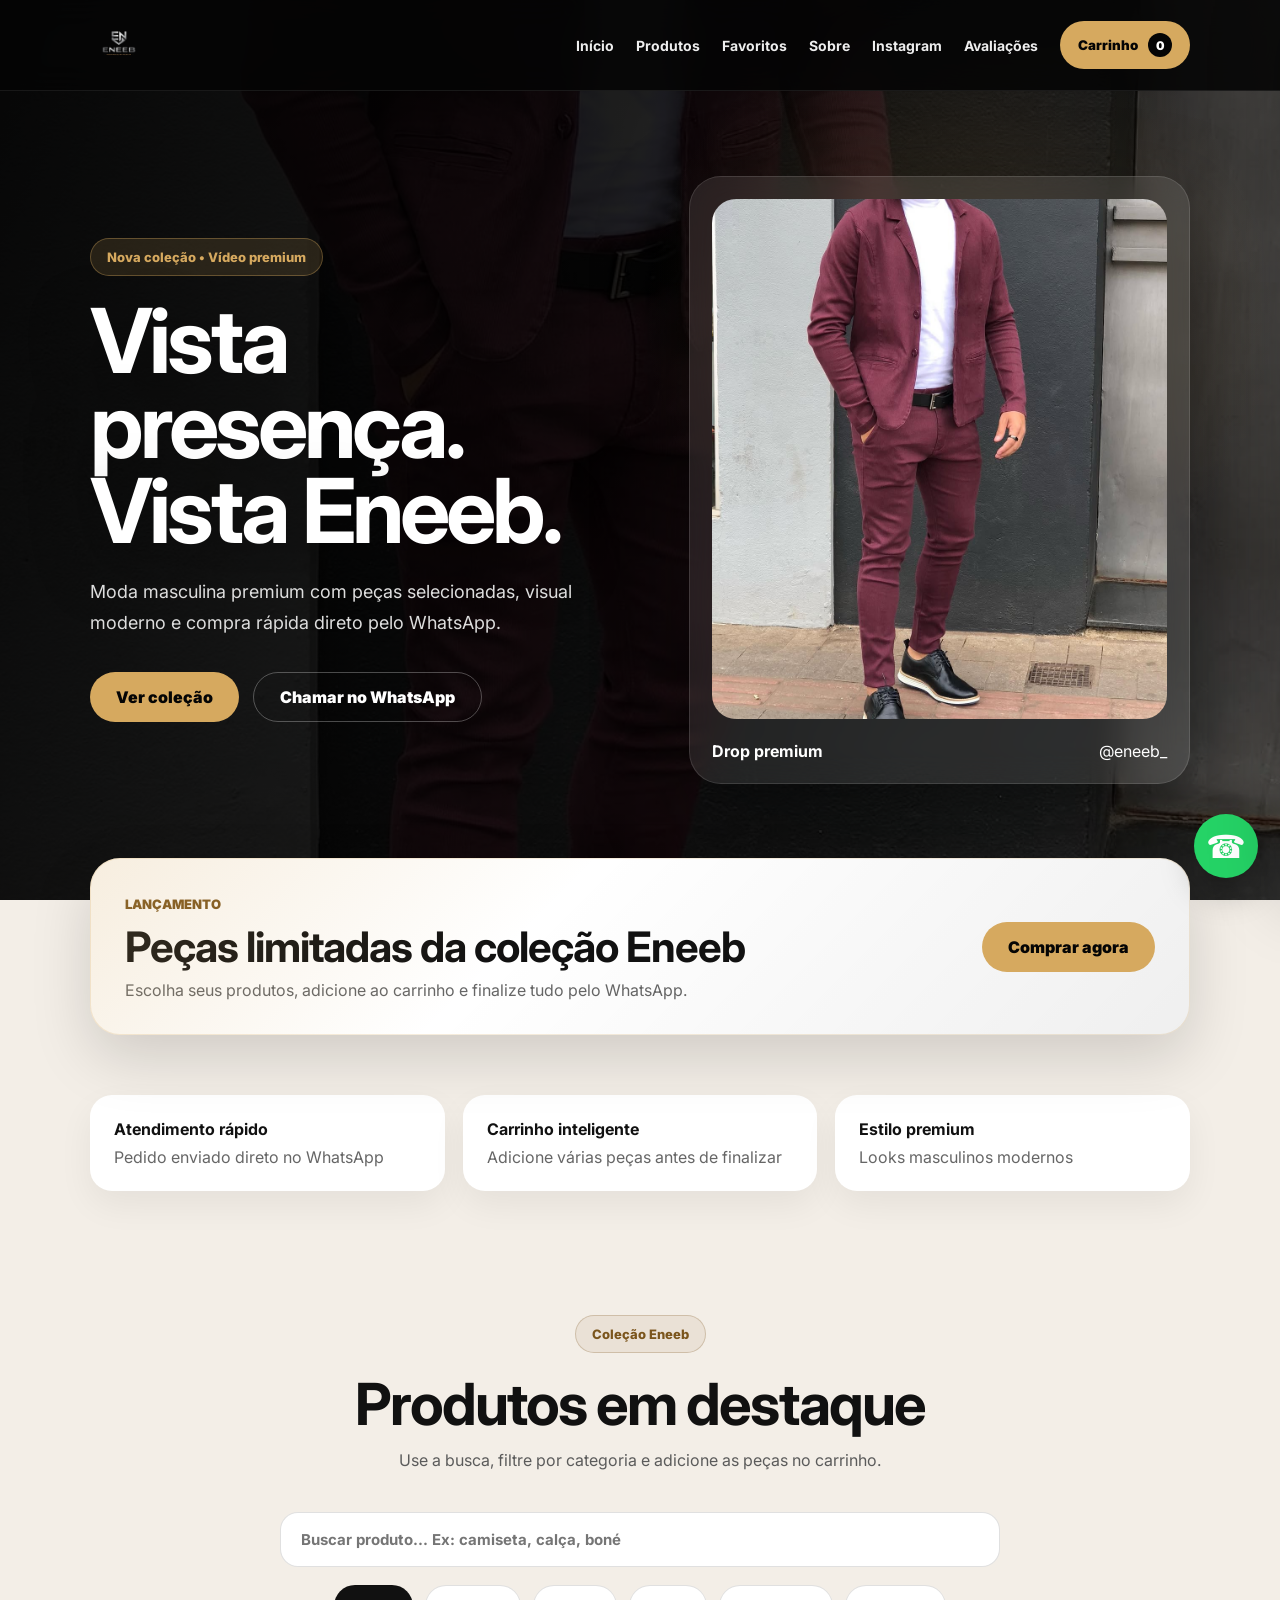
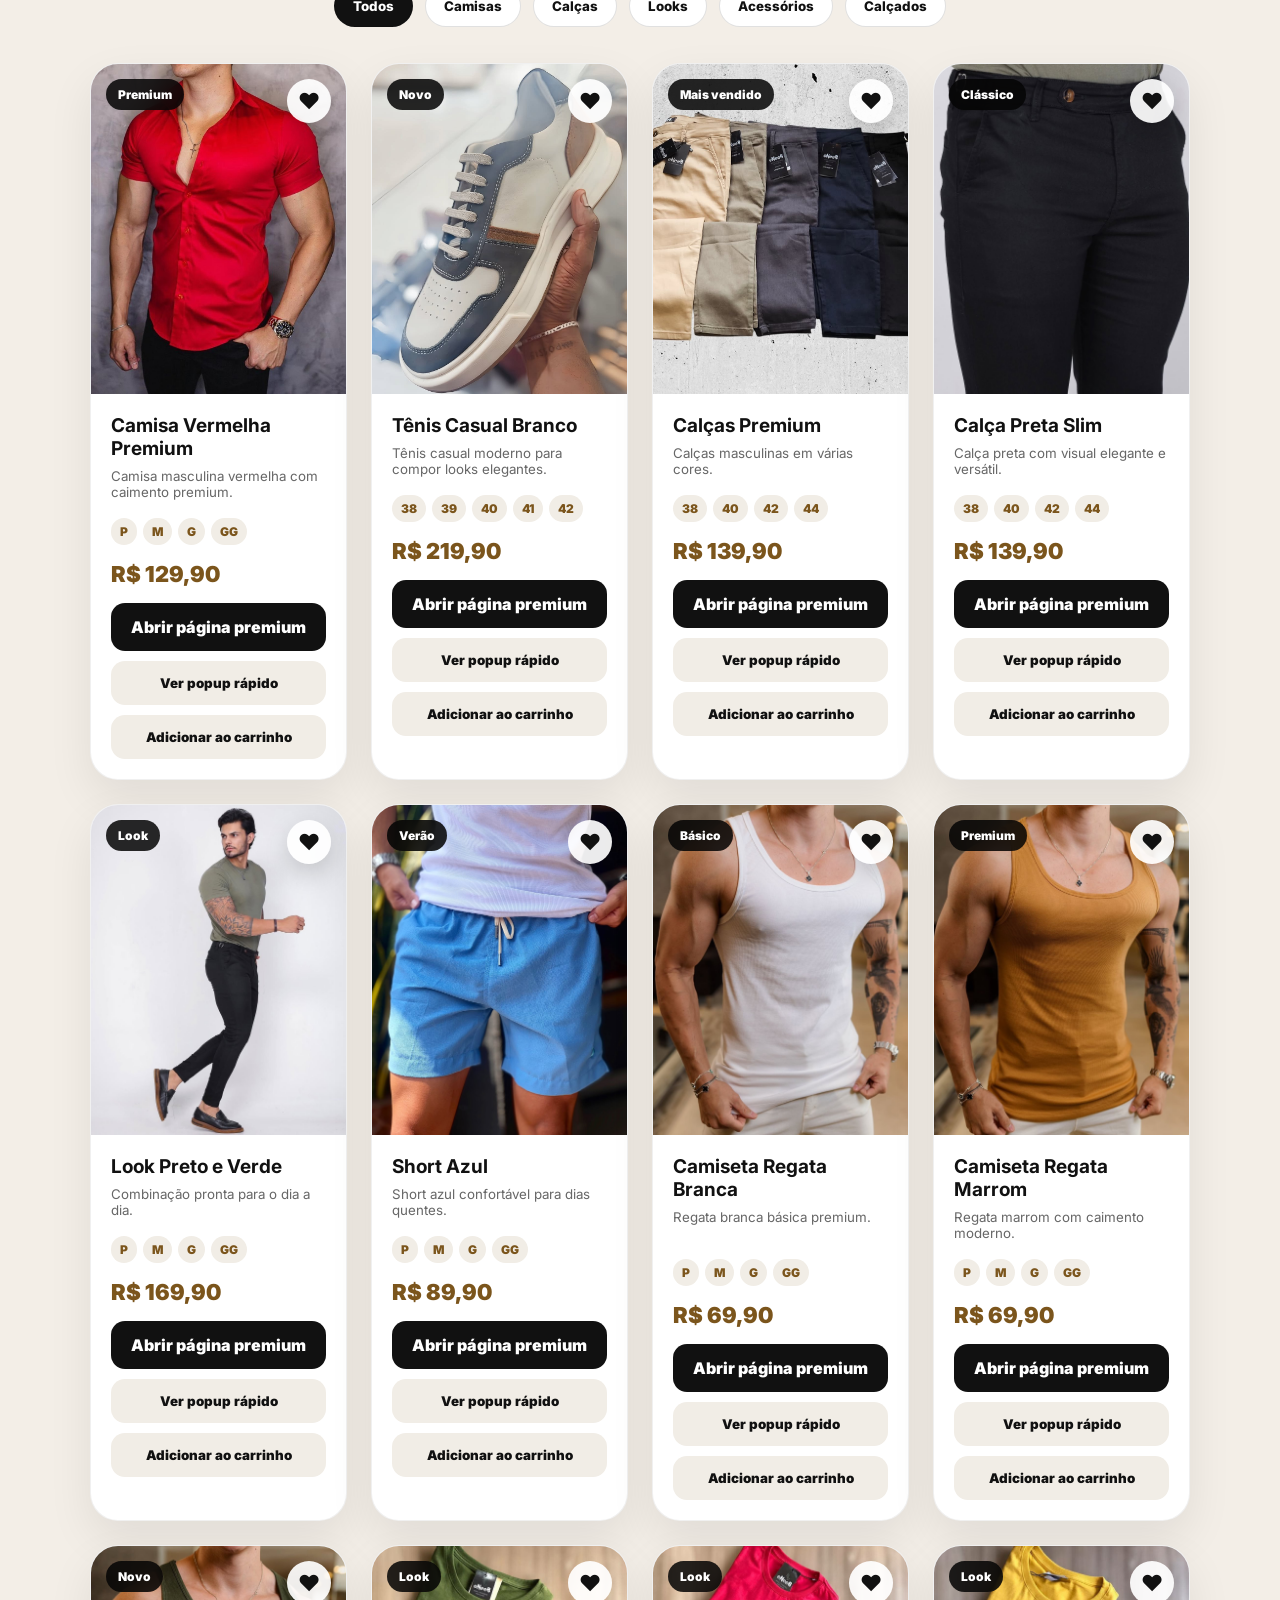
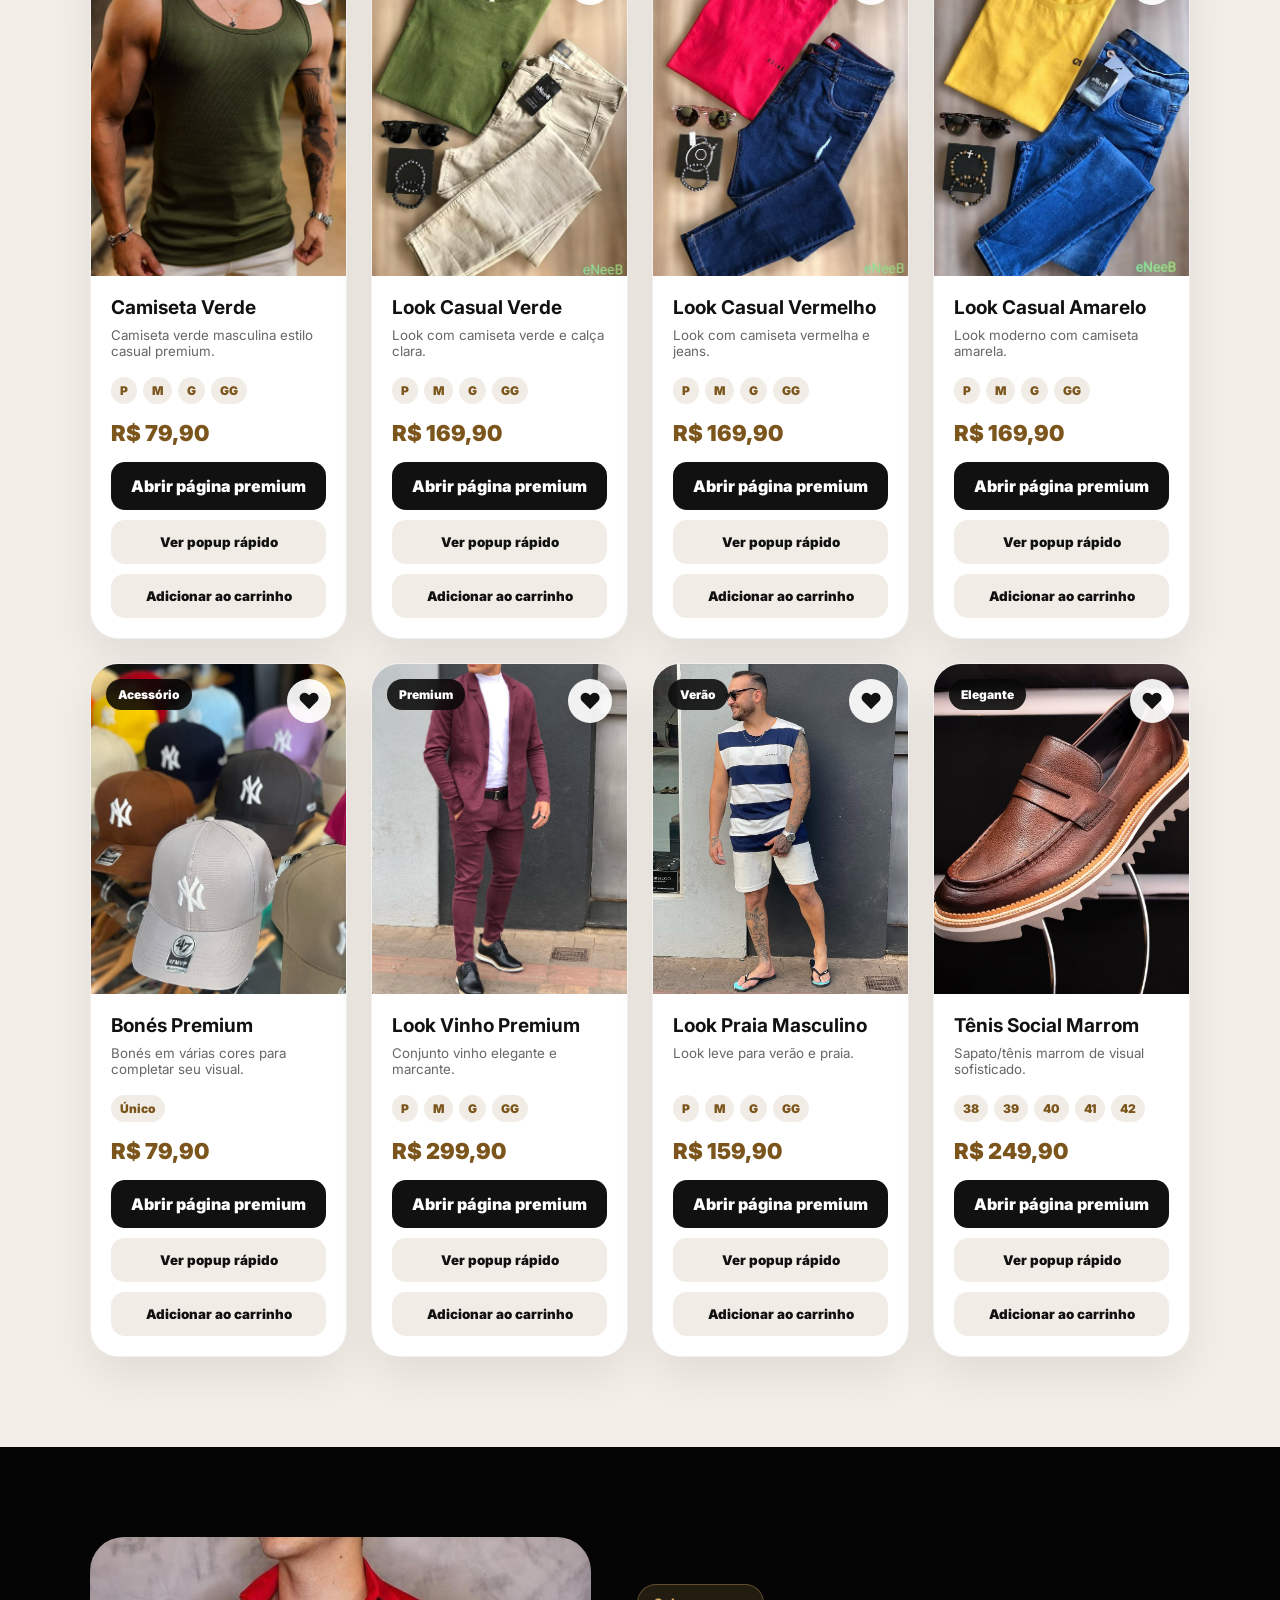
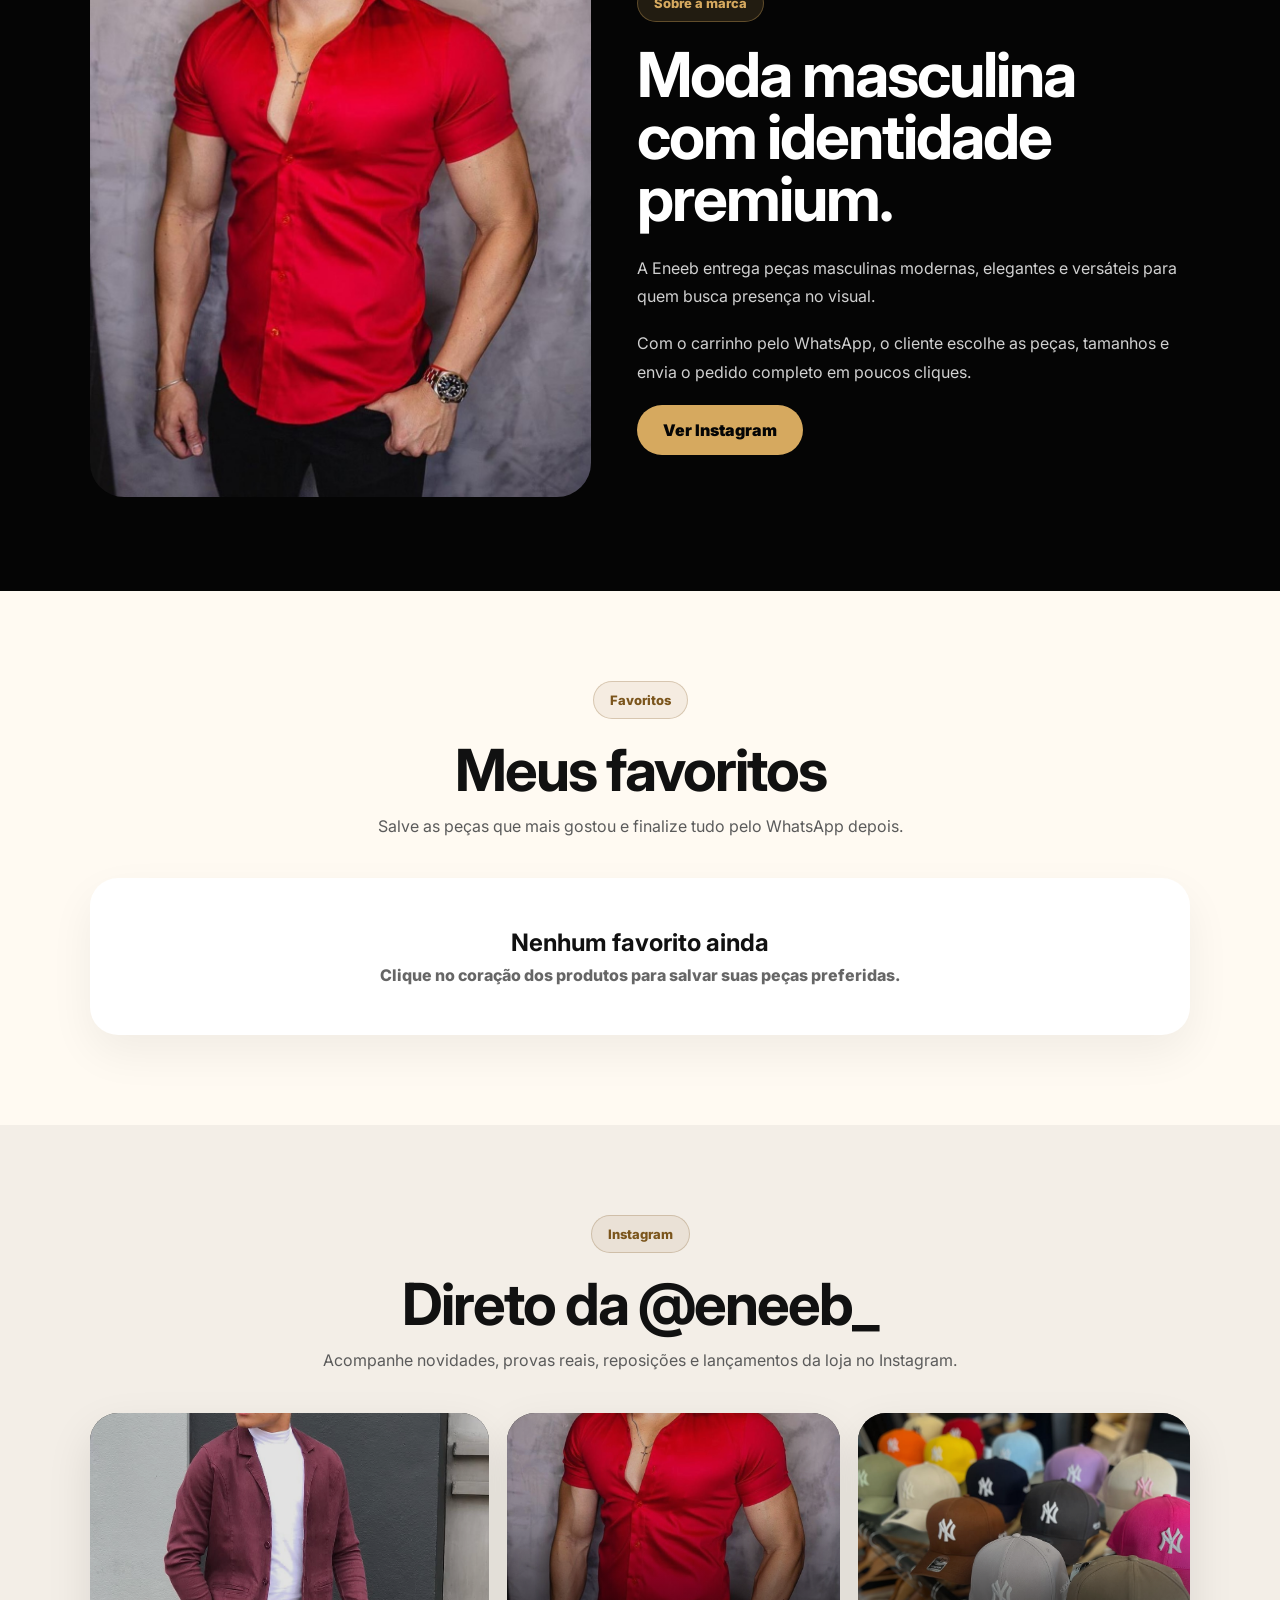
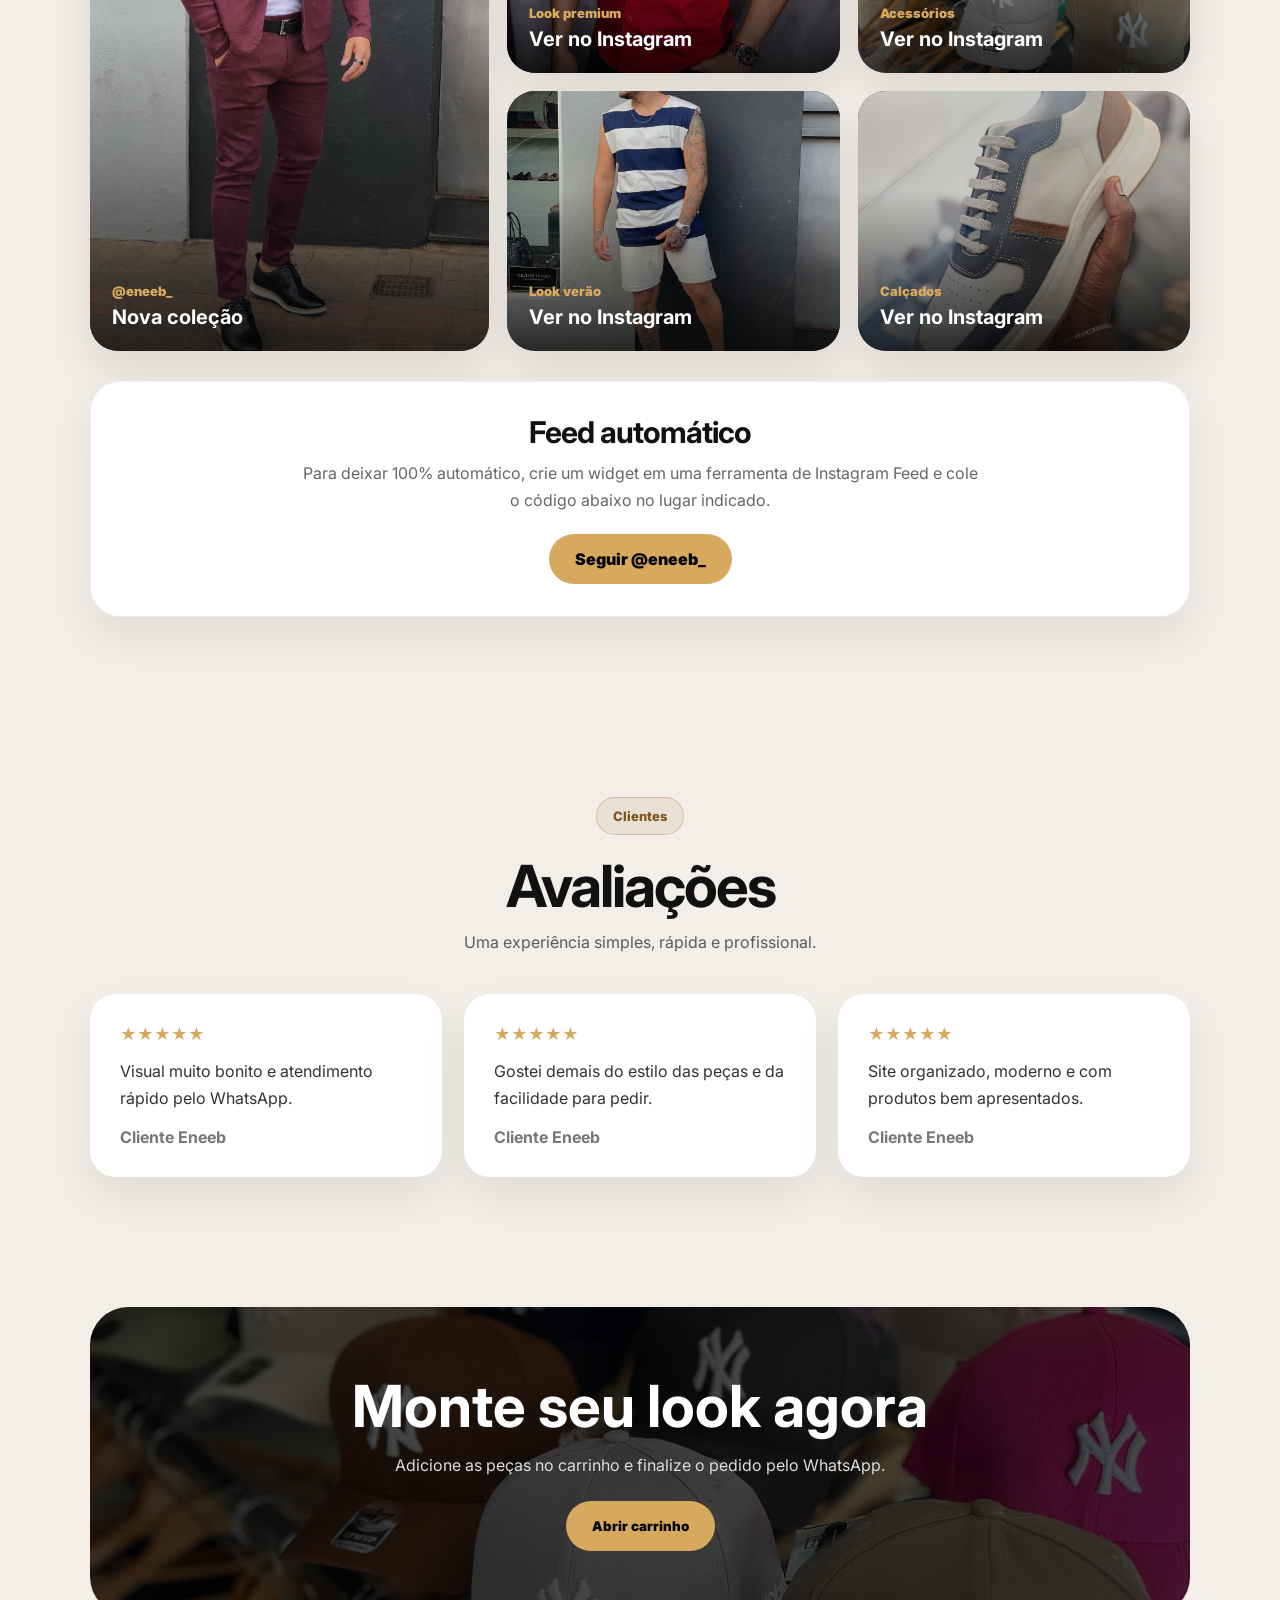
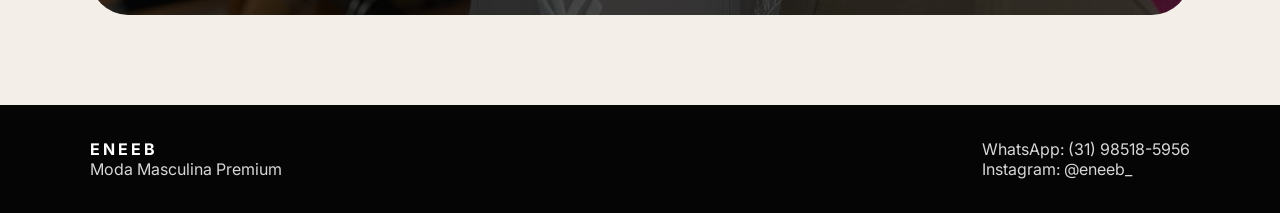
==== commit e52d03f4: "Add files via upload" ====
--- a/index.html
+++ b/index.html
@@ -140,7 +140,7 @@
     <section class="instagram-section" id="instagram">
       <div class="section-head reveal">
         <span class="badge dark">Instagram</span>
-        <h2>Direto do @eneeb_</h2>
+        <h2>Direto da @eneeb_</h2>
         <p>Acompanhe novidades, provas reais, reposições e lançamentos da loja no Instagram.</p>
       </div>
 
